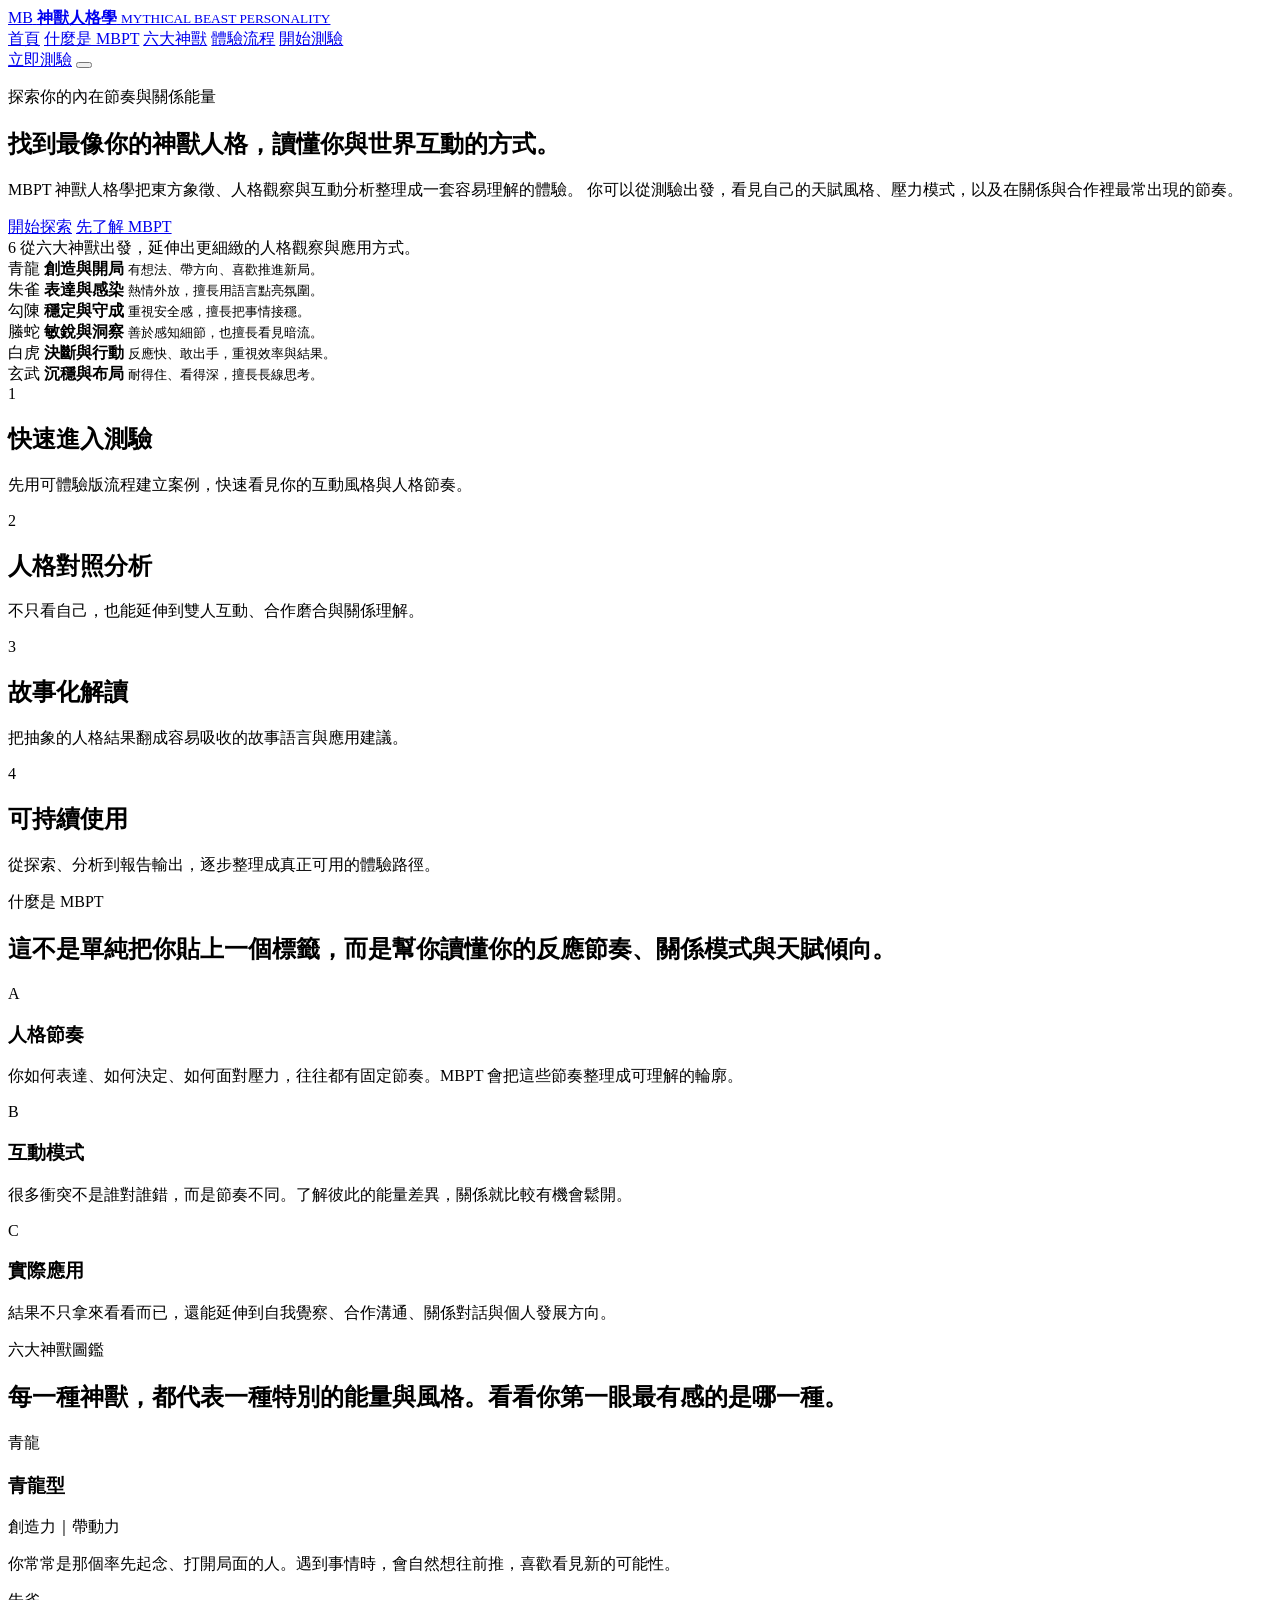
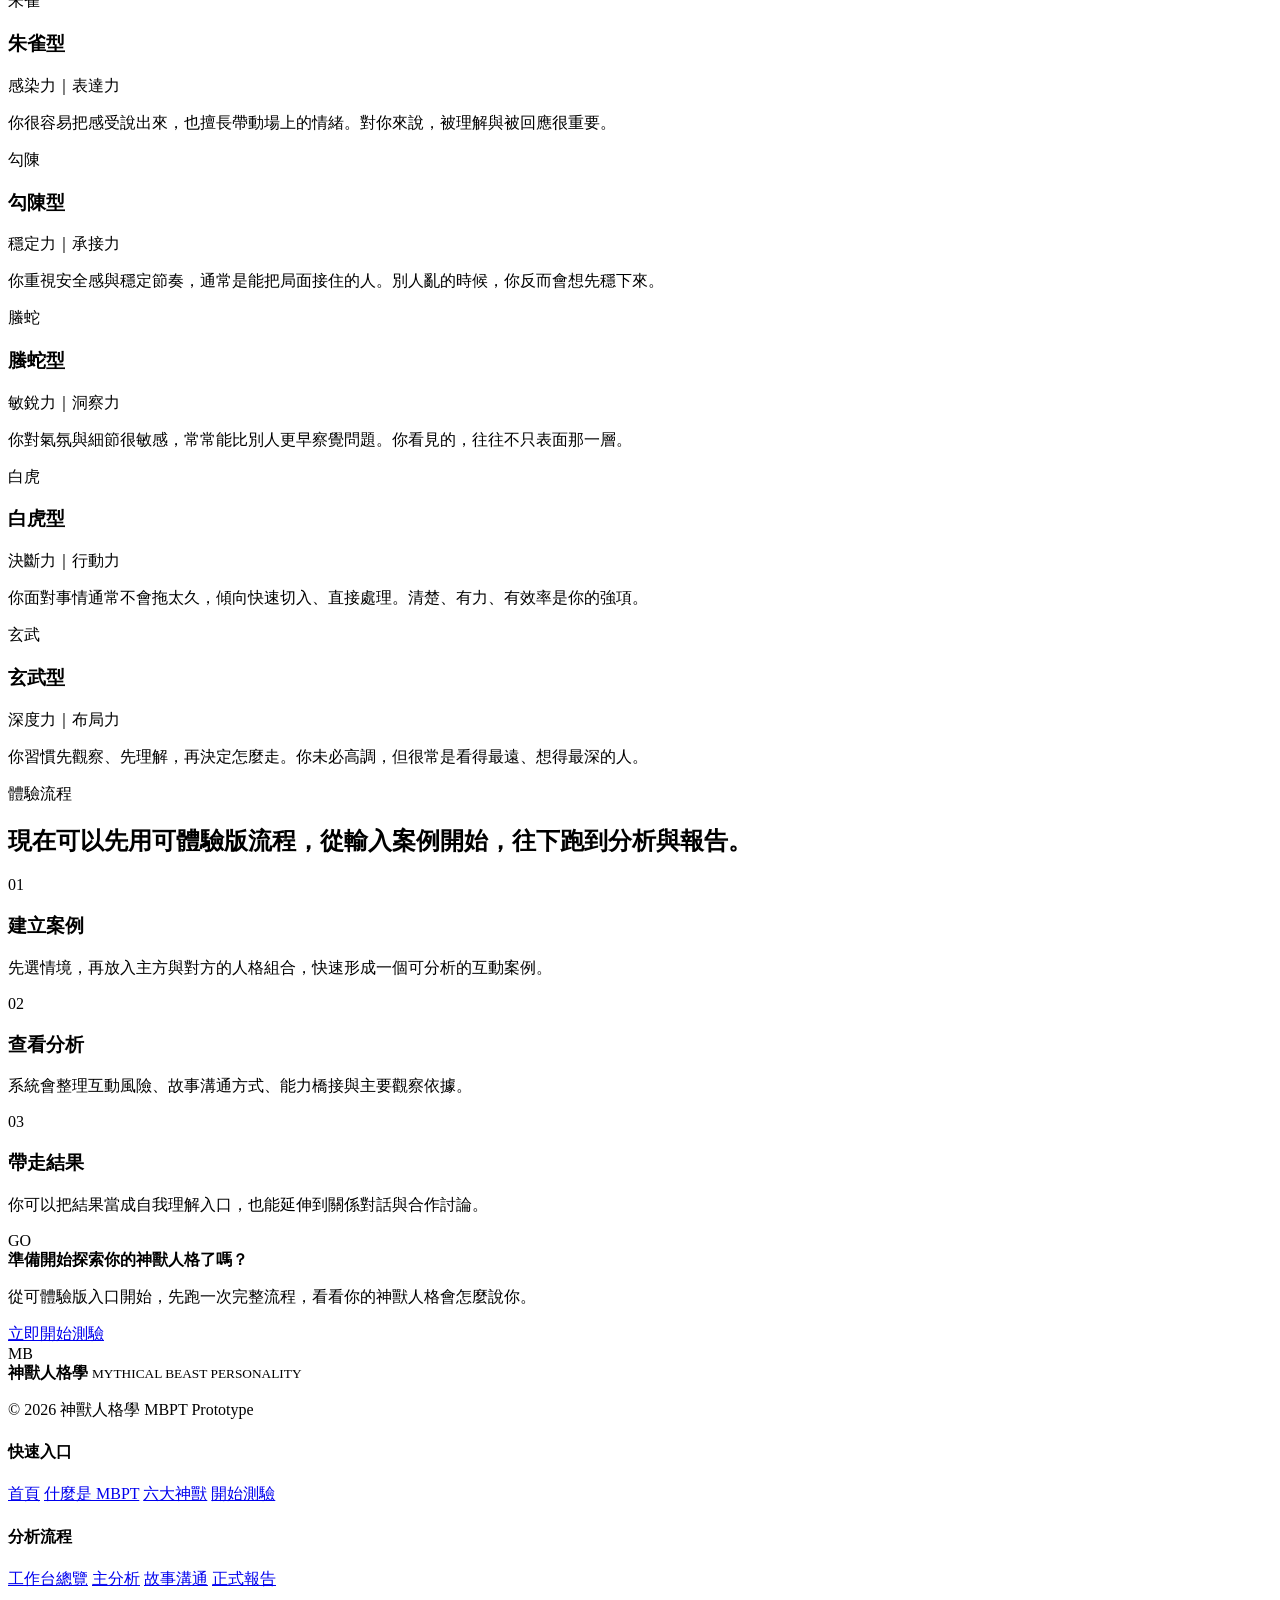
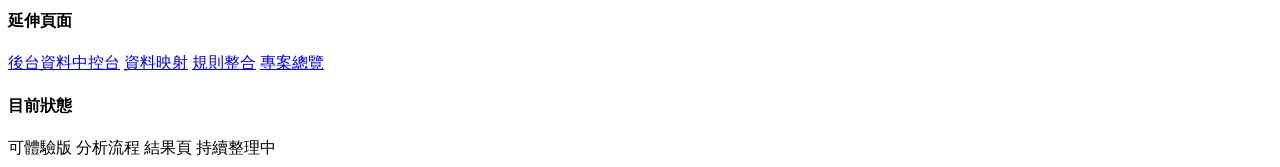
==== index.html @ 024fae40 "Add files via upload" ====
﻿<!doctype html>
<html lang="zh-Hant">
  <head>
    <meta charset="utf-8" />
    <meta name="viewport" content="width=device-width, initial-scale=1" />
    <meta name="theme-color" content="#355248" />
    <link rel="canonical" href="https://mbpt2027.vercel.app/" />
    <link rel="icon" href="favicon.svg" type="image/svg+xml" />
    <link rel="manifest" href="site.webmanifest" />
    <meta property="og:title" content="神獸人格學 | MBPT 2027" />
    <meta property="og:description" content="透過 MBPT 神獸人格學，探索你的天賦節奏、互動風格與關係模式，從人格理解走向可實際應用的自我覺察。" />
    <meta property="og:type" content="website" />
    <meta property="og:url" content="https://mbpt2027.vercel.app/" />
    <meta property="og:image" content="https://mbpt2027.vercel.app/og-cover.svg" />
    <meta name="twitter:card" content="summary_large_image" />
    <meta name="twitter:title" content="神獸人格學 | MBPT 2027" />
    <meta name="twitter:description" content="透過 MBPT 神獸人格學，探索你的天賦節奏、互動風格與關係模式，從人格理解走向可實際應用的自我覺察。" />
    <meta name="twitter:image" content="https://mbpt2027.vercel.app/og-cover.svg" />
    <title>神獸人格學 | MBPT 2027</title>
    <meta
      name="description"
      content="透過 MBPT 神獸人格學，探索你的天賦節奏、互動風格與關係模式，從人格理解走向可實際應用的自我覺察。"
    />
    <meta property="og:title" content="神獸人格學 | MBPT 2027" />
    <meta property="og:description" content="探索你的神獸人格、互動節奏與關係能量，從首頁直接進入可體驗版流程。" />
    <meta property="og:type" content="website" />
    <meta property="og:url" content="https://mbpt2027.vercel.app/" />
    <meta name="twitter:card" content="summary_large_image" />
    <link rel="preconnect" href="https://fonts.googleapis.com" />
    <link rel="preconnect" href="https://fonts.gstatic.com" crossorigin />
    <link
      href="https://fonts.googleapis.com/css2?family=Noto+Serif+TC:wght@500;700;900&family=Outfit:wght@400;500;600;700;800&display=swap"
      rel="stylesheet"
    />
    <link rel="stylesheet" href="styles.css" />
    <link rel="stylesheet" href="portal.css" />
  </head>
  <body>
    <main class="portal-page mb-home-template">
      <header class="mb-topbar">
        <a class="mb-brand" href="index.html" aria-label="神獸人格學首頁">
          <span class="mb-brand-mark">MB</span>
          <span class="mb-brand-copy">
            <strong>神獸人格學</strong>
            <small>MYTHICAL BEAST PERSONALITY</small>
          </span>
        </a>

        <nav class="mb-nav" id="mb-main-nav" aria-label="主導覽">
          <a class="is-active" href="index.html">首頁</a>
          <a href="#about">什麼是 MBPT</a>
          <a href="#beasts">六大神獸</a>
          <a href="#journey">體驗流程</a>
          <a href="workbench.html#case-entry">開始測驗</a>
        </nav>

        <div class="mb-topbar-actions">
          <a class="mb-pill-button" href="workbench.html#case-entry">立即測驗</a>
          <button class="mb-menu-button" type="button" aria-label="開啟選單" aria-expanded="false" aria-controls="mb-main-nav">
            <span></span>
            <span></span>
            <span></span>
          </button>
        </div>
      </header>

      <section class="mb-hero-section">
        <div class="mb-hero-copy">
          <p class="mb-overline">探索你的內在節奏與關係能量</p>
          <h1>找到最像你的神獸人格，讀懂你與世界互動的方式。</h1>
          <p class="mb-hero-lead">
            MBPT 神獸人格學把東方象徵、人格觀察與互動分析整理成一套容易理解的體驗。
            你可以從測驗出發，看見自己的天賦風格、壓力模式，以及在關係與合作裡最常出現的節奏。
          </p>

          <div class="mb-hero-actions">
            <a class="mb-cta-primary" href="workbench.html#case-entry">開始探索</a>
            <a class="mb-cta-secondary" href="#about">先了解 MBPT</a>
          </div>

          <div class="mb-proof">
            <span class="mb-proof-icon">6</span>
            <span>從六大神獸出發，延伸出更細緻的人格觀察與應用方式。</span>
          </div>
        </div>

        <div class="mb-hero-stage" aria-label="六大神獸人格預覽">
          <article class="mb-spirit-card spirit-dragon">
            <span class="mb-spirit-emoji">青龍</span>
            <strong>創造與開局</strong>
            <small>有想法、帶方向、喜歡推進新局。</small>
          </article>
          <article class="mb-spirit-card spirit-phoenix">
            <span class="mb-spirit-emoji">朱雀</span>
            <strong>表達與感染</strong>
            <small>熱情外放，擅長用語言點亮氛圍。</small>
          </article>
          <article class="mb-spirit-card spirit-qilin">
            <span class="mb-spirit-emoji">勾陳</span>
            <strong>穩定與守成</strong>
            <small>重視安全感，擅長把事情接穩。</small>
          </article>
          <article class="mb-spirit-card spirit-serpent">
            <span class="mb-spirit-emoji">螣蛇</span>
            <strong>敏銳與洞察</strong>
            <small>善於感知細節，也擅長看見暗流。</small>
          </article>
          <article class="mb-spirit-card spirit-tiger">
            <span class="mb-spirit-emoji">白虎</span>
            <strong>決斷與行動</strong>
            <small>反應快、敢出手，重視效率與結果。</small>
          </article>
          <article class="mb-spirit-card spirit-turtle">
            <span class="mb-spirit-emoji">玄武</span>
            <strong>沉穩與布局</strong>
            <small>耐得住、看得深，擅長長線思考。</small>
          </article>
          <span class="mb-orb orb-a"></span>
          <span class="mb-orb orb-b"></span>
          <span class="mb-orb orb-c"></span>
        </div>
      </section>

      <section class="mb-feature-ribbon" aria-label="首頁重點功能">
        <article class="mb-feature-item">
          <span class="mb-feature-icon violet">1</span>
          <h2>快速進入測驗</h2>
          <p>先用可體驗版流程建立案例，快速看見你的互動風格與人格節奏。</p>
        </article>
        <article class="mb-feature-item">
          <span class="mb-feature-icon blue">2</span>
          <h2>人格對照分析</h2>
          <p>不只看自己，也能延伸到雙人互動、合作磨合與關係理解。</p>
        </article>
        <article class="mb-feature-item">
          <span class="mb-feature-icon coral">3</span>
          <h2>故事化解讀</h2>
          <p>把抽象的人格結果翻成容易吸收的故事語言與應用建議。</p>
        </article>
        <article class="mb-feature-item">
          <span class="mb-feature-icon green">4</span>
          <h2>可持續使用</h2>
          <p>從探索、分析到報告輸出，逐步整理成真正可用的體驗路徑。</p>
        </article>
      </section>

      <section class="mb-section-shell" id="about">
        <div class="mb-section-head centered">
          <p class="mb-section-kicker">什麼是 MBPT</p>
          <h2>這不是單純把你貼上一個標籤，而是幫你讀懂你的反應節奏、關係模式與天賦傾向。</h2>
        </div>

        <div class="mb-concept-grid">
          <article class="mb-concept-card soft-purple">
            <span class="mb-concept-mark">A</span>
            <div>
              <h3>人格節奏</h3>
              <p>你如何表達、如何決定、如何面對壓力，往往都有固定節奏。MBPT 會把這些節奏整理成可理解的輪廓。</p>
            </div>
          </article>
          <article class="mb-concept-card soft-blue">
            <span class="mb-concept-mark">B</span>
            <div>
              <h3>互動模式</h3>
              <p>很多衝突不是誰對誰錯，而是節奏不同。了解彼此的能量差異，關係就比較有機會鬆開。</p>
            </div>
          </article>
          <article class="mb-concept-card soft-peach">
            <span class="mb-concept-mark">C</span>
            <div>
              <h3>實際應用</h3>
              <p>結果不只拿來看看而已，還能延伸到自我覺察、合作溝通、關係對話與個人發展方向。</p>
            </div>
          </article>
        </div>
      </section>

      <section class="mb-section-shell mb-beast-library" id="beasts">
        <div class="mb-section-head centered">
          <p class="mb-section-kicker">六大神獸圖鑑</p>
          <h2>每一種神獸，都代表一種特別的能量與風格。看看你第一眼最有感的是哪一種。</h2>
        </div>

        <div class="mb-beast-grid">
          <article class="mb-beast-card dragon">
            <span class="mb-beast-face">青龍</span>
            <h3>青龍型</h3>
            <p class="mb-beast-tags">創造力｜帶動力</p>
            <p>你常常是那個率先起念、打開局面的人。遇到事情時，會自然想往前推，喜歡看見新的可能性。</p>
          </article>
          <article class="mb-beast-card phoenix">
            <span class="mb-beast-face">朱雀</span>
            <h3>朱雀型</h3>
            <p class="mb-beast-tags">感染力｜表達力</p>
            <p>你很容易把感受說出來，也擅長帶動場上的情緒。對你來說，被理解與被回應很重要。</p>
          </article>
          <article class="mb-beast-card qilin">
            <span class="mb-beast-face">勾陳</span>
            <h3>勾陳型</h3>
            <p class="mb-beast-tags">穩定力｜承接力</p>
            <p>你重視安全感與穩定節奏，通常是能把局面接住的人。別人亂的時候，你反而會想先穩下來。</p>
          </article>
          <article class="mb-beast-card serpent">
            <span class="mb-beast-face">螣蛇</span>
            <h3>螣蛇型</h3>
            <p class="mb-beast-tags">敏銳力｜洞察力</p>
            <p>你對氣氛與細節很敏感，常常能比別人更早察覺問題。你看見的，往往不只表面那一層。</p>
          </article>
          <article class="mb-beast-card tiger">
            <span class="mb-beast-face">白虎</span>
            <h3>白虎型</h3>
            <p class="mb-beast-tags">決斷力｜行動力</p>
            <p>你面對事情通常不會拖太久，傾向快速切入、直接處理。清楚、有力、有效率是你的強項。</p>
          </article>
          <article class="mb-beast-card turtle">
            <span class="mb-beast-face">玄武</span>
            <h3>玄武型</h3>
            <p class="mb-beast-tags">深度力｜布局力</p>
            <p>你習慣先觀察、先理解，再決定怎麼走。你未必高調，但很常是看得最遠、想得最深的人。</p>
          </article>
        </div>
      </section>

      <section class="mb-section-shell" id="journey">
        <div class="mb-section-head centered">
          <p class="mb-section-kicker">體驗流程</p>
          <h2>現在可以先用可體驗版流程，從輸入案例開始，往下跑到分析與報告。</h2>
        </div>

        <div class="mb-concept-grid">
          <article class="mb-concept-card soft-purple">
            <span class="mb-concept-mark">01</span>
            <div>
              <h3>建立案例</h3>
              <p>先選情境，再放入主方與對方的人格組合，快速形成一個可分析的互動案例。</p>
            </div>
          </article>
          <article class="mb-concept-card soft-blue">
            <span class="mb-concept-mark">02</span>
            <div>
              <h3>查看分析</h3>
              <p>系統會整理互動風險、故事溝通方式、能力橋接與主要觀察依據。</p>
            </div>
          </article>
          <article class="mb-concept-card soft-peach">
            <span class="mb-concept-mark">03</span>
            <div>
              <h3>帶走結果</h3>
              <p>你可以把結果當成自我理解入口，也能延伸到關係對話與合作討論。</p>
            </div>
          </article>
        </div>
      </section>

      <section class="mb-cta-band">
        <div class="mb-cta-copy">
          <span class="mb-cta-gift">GO</span>
          <div>
            <strong>準備開始探索你的神獸人格了嗎？</strong>
            <p>從可體驗版入口開始，先跑一次完整流程，看看你的神獸人格會怎麼說你。</p>
          </div>
        </div>
        <a class="mb-pill-button large" href="workbench.html#case-entry">立即開始測驗</a>
      </section>

      <footer class="mb-footer">
        <div class="mb-footer-brand">
          <span class="mb-brand-mark small">MB</span>
          <div>
            <strong>神獸人格學</strong>
            <small>MYTHICAL BEAST PERSONALITY</small>
            <p>© 2026 神獸人格學 MBPT Prototype</p>
          </div>
        </div>

        <div class="mb-footer-columns">
          <div>
            <h4>快速入口</h4>
            <a href="index.html">首頁</a>
            <a href="#about">什麼是 MBPT</a>
            <a href="#beasts">六大神獸</a>
            <a href="workbench.html#case-entry">開始測驗</a>
          </div>
          <div>
            <h4>分析流程</h4>
            <a href="workbench.html#overview">工作台總覽</a>
            <a href="workbench.html#analysis">主分析</a>
            <a href="workbench.html#story-engine">故事溝通</a>
            <a href="workbench.html#report">正式報告</a>
          </div>
          <div>
            <h4>延伸頁面</h4>
            <a href="backend-data.html">後台資料中控台</a>
            <a href="data-mapping.html">資料映射</a>
            <a href="rule-integration.html">規則整合</a>
            <a href="overview.html">專案總覽</a>
          </div>
          <div>
            <h4>目前狀態</h4>
            <div class="mb-socials">
              <span>可體驗版</span>
              <span>分析流程</span>
              <span>結果頁</span>
              <span>持續整理中</span>
            </div>
          </div>
        </div>
      </footer>
    </main>
      <script>
      (() => {
        const menuButton = document.querySelector(".mb-menu-button");
        const nav = document.querySelector(".mb-nav");
        if (!menuButton || !nav) return;

        menuButton.addEventListener("click", () => {
          const isOpen = nav.classList.toggle("is-open");
          menuButton.setAttribute("aria-expanded", isOpen ? "true" : "false");
        });

        nav.querySelectorAll("a").forEach((link) => {
          link.addEventListener("click", () => {
            nav.classList.remove("is-open");
            menuButton.setAttribute("aria-expanded", "false");
          });
        });
      })();
    </script>
  </body>
</html>
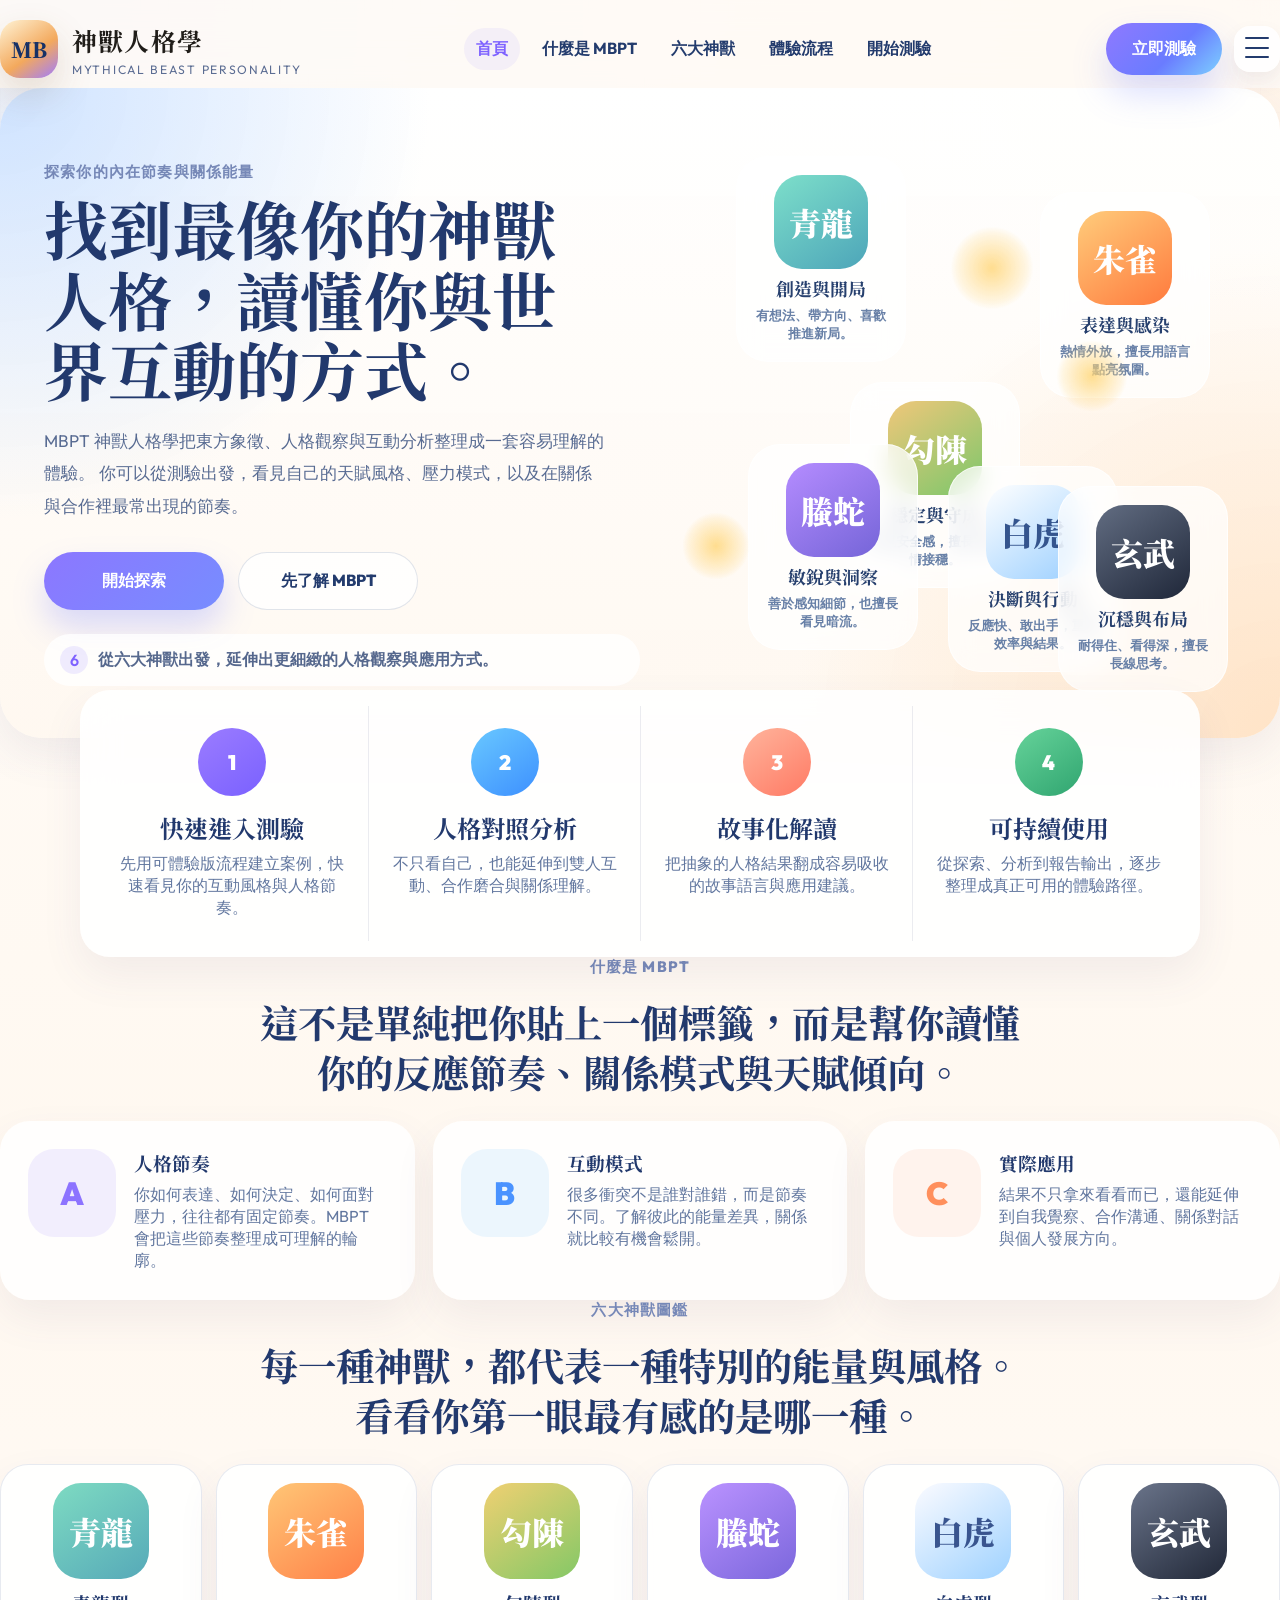
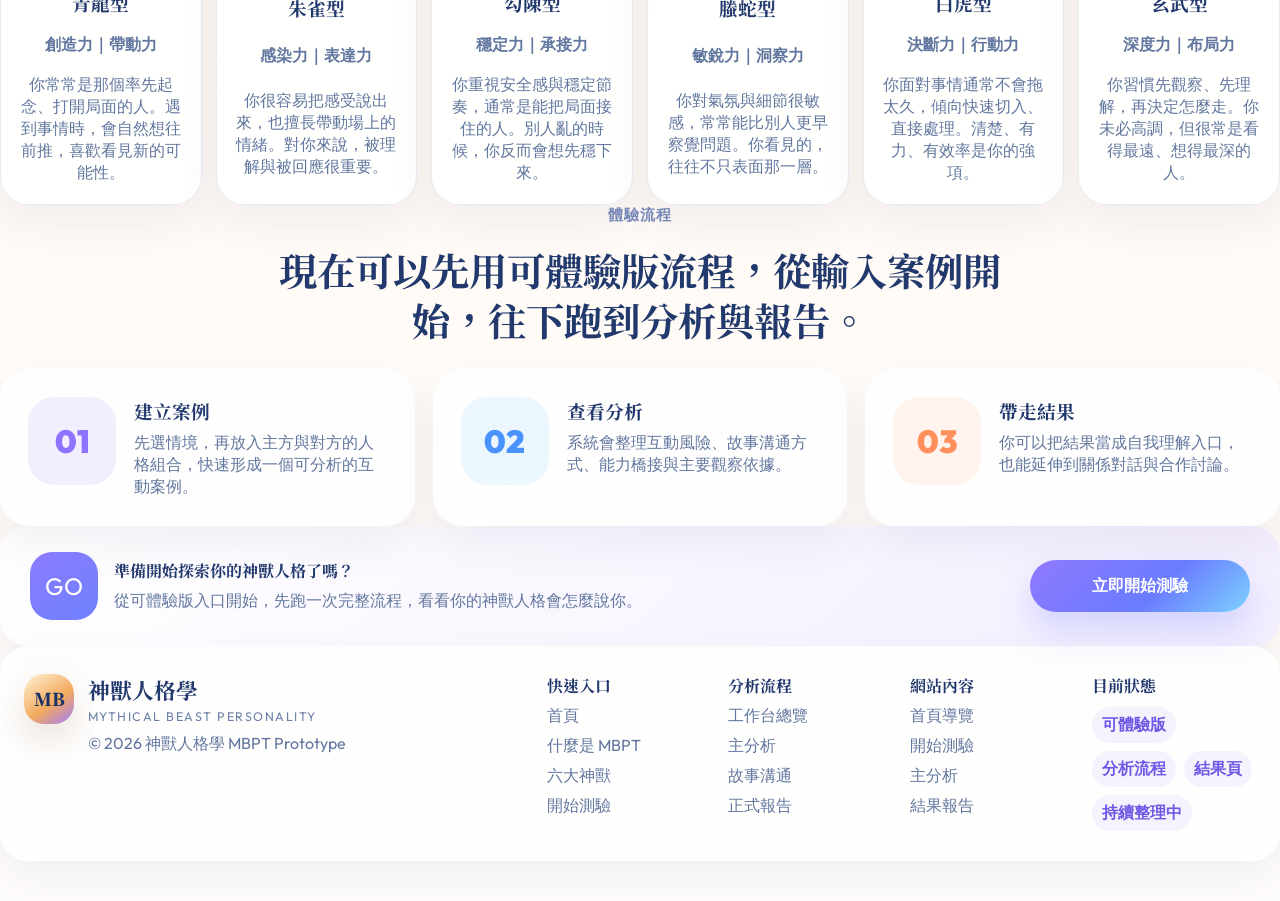
==== commit 3670a469: "Publish public-only homepage links" ====
--- a/index.html
+++ b/index.html
@@ -1,31 +1,26 @@
-﻿<!doctype html>
+<!doctype html>
 <html lang="zh-Hant">
   <head>
     <meta charset="utf-8" />
     <meta name="viewport" content="width=device-width, initial-scale=1" />
     <meta name="theme-color" content="#355248" />
-    <link rel="canonical" href="https://mbpt2027.vercel.app/" />
+    <link rel="canonical" href="https://mbpt-2027-ei7o.vercel.app/" />
     <link rel="icon" href="favicon.svg" type="image/svg+xml" />
     <link rel="manifest" href="site.webmanifest" />
     <meta property="og:title" content="神獸人格學 | MBPT 2027" />
-    <meta property="og:description" content="透過 MBPT 神獸人格學，探索你的天賦節奏、互動風格與關係模式，從人格理解走向可實際應用的自我覺察。" />
+    <meta property="og:description" content="探索你的神獸人格、互動節奏與關係能量，從首頁直接進入可體驗版流程。" />
     <meta property="og:type" content="website" />
-    <meta property="og:url" content="https://mbpt2027.vercel.app/" />
-    <meta property="og:image" content="https://mbpt2027.vercel.app/og-cover.svg" />
+    <meta property="og:url" content="https://mbpt-2027-ei7o.vercel.app/" />
+    <meta property="og:image" content="https://mbpt-2027-ei7o.vercel.app/og-cover.svg" />
     <meta name="twitter:card" content="summary_large_image" />
     <meta name="twitter:title" content="神獸人格學 | MBPT 2027" />
-    <meta name="twitter:description" content="透過 MBPT 神獸人格學，探索你的天賦節奏、互動風格與關係模式，從人格理解走向可實際應用的自我覺察。" />
-    <meta name="twitter:image" content="https://mbpt2027.vercel.app/og-cover.svg" />
+    <meta name="twitter:description" content="探索你的神獸人格、互動節奏與關係能量，從首頁直接進入可體驗版流程。" />
+    <meta name="twitter:image" content="https://mbpt-2027-ei7o.vercel.app/og-cover.svg" />
     <title>神獸人格學 | MBPT 2027</title>
     <meta
       name="description"
-      content="透過 MBPT 神獸人格學，探索你的天賦節奏、互動風格與關係模式，從人格理解走向可實際應用的自我覺察。"
+      content="探索你的神獸人格、互動節奏與關係能量，從首頁直接進入可體驗版流程。"
     />
-    <meta property="og:title" content="神獸人格學 | MBPT 2027" />
-    <meta property="og:description" content="探索你的神獸人格、互動節奏與關係能量，從首頁直接進入可體驗版流程。" />
-    <meta property="og:type" content="website" />
-    <meta property="og:url" content="https://mbpt2027.vercel.app/" />
-    <meta name="twitter:card" content="summary_large_image" />
     <link rel="preconnect" href="https://fonts.googleapis.com" />
     <link rel="preconnect" href="https://fonts.gstatic.com" crossorigin />
     <link
@@ -289,11 +284,11 @@
             <a href="workbench.html#report">正式報告</a>
           </div>
           <div>
-            <h4>延伸頁面</h4>
-            <a href="backend-data.html">後台資料中控台</a>
-            <a href="data-mapping.html">資料映射</a>
-            <a href="rule-integration.html">規則整合</a>
-            <a href="overview.html">專案總覽</a>
+            <h4>網站內容</h4>
+            <a href="index.html">首頁導覽</a>
+            <a href="workbench.html#case-entry">開始測驗</a>
+            <a href="workbench.html#analysis">主分析</a>
+            <a href="workbench.html#report">結果報告</a>
           </div>
           <div>
             <h4>目前狀態</h4>
@@ -325,7 +320,6 @@
           });
         });
       })();
-    </script>
+    </script>
   </body>
-</html>
-
+</html>
--- a/styles.css
+++ b/styles.css
@@ -0,0 +1,1256 @@
+:root {
+  --bg: #f6f2e9;
+  --bg-soft: #fffaf3;
+  --ink: #201d19;
+  --muted: #6e655a;
+  --line: rgba(53, 44, 29, 0.12);
+  --accent: #b35f3d;
+  --accent-deep: #7b3e29;
+  --forest: #355248;
+  --gold: #d2a15b;
+  --card: rgba(255, 251, 245, 0.88);
+  --shadow: 0 24px 50px rgba(70, 48, 22, 0.12);
+}
+
+* {
+  box-sizing: border-box;
+}
+
+html {
+  scroll-behavior: smooth;
+}
+
+body {
+  margin: 0;
+  color: var(--ink);
+  font-family: "Outfit", sans-serif;
+  background:
+    radial-gradient(circle at top left, rgba(210, 161, 91, 0.18), transparent 28%),
+    radial-gradient(circle at top right, rgba(179, 95, 61, 0.12), transparent 24%),
+    linear-gradient(180deg, #f3ede2 0%, #fbf8f2 100%);
+}
+
+body::before {
+  content: "";
+  position: fixed;
+  inset: 0;
+  pointer-events: none;
+  background-image:
+    linear-gradient(rgba(70, 48, 22, 0.03) 1px, transparent 1px),
+    linear-gradient(90deg, rgba(70, 48, 22, 0.03) 1px, transparent 1px);
+  background-size: 28px 28px;
+  mask-image: linear-gradient(180deg, rgba(0, 0, 0, 0.24), transparent 85%);
+}
+
+.app-header,
+.app-shell {
+  width: min(1480px, calc(100% - 32px));
+  margin: 0 auto;
+}
+
+.app-header {
+  padding: 18px 0 22px;
+}
+
+.topbar {
+  display: flex;
+  align-items: center;
+  justify-content: space-between;
+  gap: 18px;
+  padding: 8px 0 20px;
+}
+
+.brand,
+.eyebrow,
+h1,
+h2,
+h3,
+h4 {
+  font-family: "Noto Serif TC", serif;
+}
+
+.brand {
+  color: var(--ink);
+  text-decoration: none;
+  font-weight: 800;
+  font-size: 1.15rem;
+  letter-spacing: 0.04em;
+}
+
+.top-nav {
+  display: flex;
+  flex-wrap: wrap;
+  gap: 14px;
+}
+
+.top-nav a {
+  color: var(--muted);
+  text-decoration: none;
+  font-weight: 600;
+}
+
+.hero-card,
+.side-card,
+.panel-section {
+  border: 1px solid var(--line);
+  border-radius: 28px;
+  background: var(--card);
+  box-shadow: var(--shadow);
+  backdrop-filter: blur(12px);
+}
+
+.hero-card {
+  display: grid;
+  grid-template-columns: 1.3fr 0.9fr;
+  gap: 28px;
+  padding: 34px;
+}
+
+.hero-copy h1 {
+  margin: 0 0 16px;
+  font-size: clamp(2rem, 3.3vw, 3.5rem);
+  line-height: 1.16;
+}
+
+.eyebrow,
+.side-label,
+.card-tag {
+  margin: 0 0 12px;
+  color: var(--accent-deep);
+  font-size: 0.82rem;
+  font-weight: 800;
+  letter-spacing: 0.08em;
+  text-transform: uppercase;
+}
+
+.lead,
+.hero-copy p,
+.panel-section p,
+.side-card p,
+.info-card p,
+.story-card p,
+.status-card p,
+.result-card p,
+.body-card p {
+  line-height: 1.72;
+}
+
+.hero-actions,
+.print-actions,
+.form-actions {
+  display: flex;
+  flex-wrap: wrap;
+  gap: 12px;
+}
+
+.button {
+  appearance: none;
+  border: 1px solid transparent;
+  border-radius: 999px;
+  padding: 12px 18px;
+  font: inherit;
+  font-weight: 700;
+  cursor: pointer;
+  text-decoration: none;
+  transition: transform 0.18s ease, box-shadow 0.18s ease, background 0.18s ease;
+}
+
+.button:hover {
+  transform: translateY(-1px);
+}
+
+.button.primary {
+  color: #fff8f1;
+  background: linear-gradient(135deg, var(--accent), var(--accent-deep));
+  box-shadow: 0 16px 28px rgba(127, 63, 40, 0.22);
+}
+
+.button.secondary {
+  color: var(--ink);
+  background: rgba(255, 249, 241, 0.92);
+  border-color: rgba(53, 44, 29, 0.08);
+}
+
+.block-button {
+  width: 100%;
+  justify-content: center;
+}
+
+.hero-metrics {
+  display: grid;
+  gap: 14px;
+}
+
+.hero-metrics article,
+.rail-metric,
+.info-card,
+.story-card,
+.status-card,
+.result-card,
+.body-card,
+.preview-card,
+.party-card,
+.timeline-card,
+.report-sheet {
+  border: 1px solid rgba(53, 44, 29, 0.08);
+  background: rgba(255, 249, 241, 0.9);
+  border-radius: 22px;
+}
+
+.hero-metrics article {
+  padding: 18px;
+}
+
+.hero-metrics span,
+.info-card span,
+.rail-metric span {
+  display: block;
+  margin-bottom: 6px;
+  color: var(--muted);
+  font-size: 0.85rem;
+}
+
+.hero-metrics strong,
+.info-card strong,
+.rail-metric strong {
+  display: block;
+  margin-bottom: 8px;
+  font-family: "Noto Serif TC", serif;
+  font-size: 1.2rem;
+}
+
+.app-shell {
+  display: grid;
+  grid-template-columns: 240px minmax(0, 1fr) 300px;
+  gap: 24px;
+  align-items: start;
+  margin-bottom: 56px;
+}
+
+.side-nav,
+.right-rail {
+  position: sticky;
+  top: 18px;
+  display: grid;
+  gap: 16px;
+}
+
+.side-card {
+  padding: 20px;
+}
+
+.side-card-strong {
+  color: #fff8f2;
+  background:
+    radial-gradient(circle at top left, rgba(210, 161, 91, 0.18), transparent 46%),
+    linear-gradient(160deg, rgba(53, 82, 72, 0.96), rgba(123, 62, 41, 0.92));
+}
+
+.side-card-strong .side-label,
+.side-card-strong h2,
+.side-card-strong p {
+  color: inherit;
+}
+
+.side-menu {
+  display: grid;
+  gap: 10px;
+}
+
+.side-menu a,
+.top-nav a.is-active,
+[data-panel-link].is-active {
+  text-decoration: none;
+}
+
+.side-menu a,
+.pill-link {
+  display: block;
+  padding: 12px 14px;
+  border-radius: 16px;
+  color: var(--ink);
+  background: rgba(255, 249, 241, 0.94);
+  border: 1px solid rgba(53, 44, 29, 0.08);
+  font-weight: 700;
+}
+
+.side-menu a.is-active,
+.top-nav a.is-active,
+.hero-actions [data-panel-link].is-active,
+.form-actions [data-panel-link].is-active {
+  color: #fff8f2;
+  background: linear-gradient(135deg, var(--accent), var(--accent-deep));
+  border-color: transparent;
+}
+
+.quick-links {
+  display: flex;
+  flex-direction: column;
+  gap: 10px;
+}
+
+.pill-link {
+  text-decoration: none;
+}
+
+.workspace {
+  min-width: 0;
+  min-height: 940px;
+}
+
+.panel-section {
+  display: none;
+  padding: 30px;
+}
+
+.panel-section.is-active {
+  display: block;
+  animation: panelFade 0.26s ease;
+}
+
+@keyframes panelFade {
+  from {
+    opacity: 0;
+    transform: translateY(10px);
+  }
+  to {
+    opacity: 1;
+    transform: translateY(0);
+  }
+}
+
+.section-head {
+  margin-bottom: 22px;
+}
+
+.section-head h2 {
+  margin: 0;
+  line-height: 1.28;
+  font-size: clamp(1.5rem, 2.2vw, 2.2rem);
+}
+
+.split-head {
+  display: flex;
+  justify-content: space-between;
+  align-items: flex-start;
+  gap: 18px;
+  flex-wrap: wrap;
+}
+
+.dashboard-grid,
+.analysis-grid,
+.icap-grid {
+  display: grid;
+  grid-template-columns: repeat(3, minmax(0, 1fr));
+  gap: 18px;
+}
+
+.dashboard-grid {
+  grid-template-columns: repeat(2, minmax(0, 1fr));
+}
+
+.info-card,
+.status-card,
+.result-card,
+.body-card,
+.story-card {
+  padding: 20px;
+}
+
+.timeline-card {
+  margin-top: 18px;
+  padding: 20px;
+  display: grid;
+  gap: 14px;
+}
+
+.timeline-step {
+  display: grid;
+  grid-template-columns: 48px 1fr;
+  gap: 14px;
+  align-items: start;
+}
+
+.timeline-step strong {
+  display: grid;
+  place-items: center;
+  width: 48px;
+  height: 48px;
+  border-radius: 50%;
+  color: #fff8f2;
+  background: linear-gradient(135deg, var(--forest), var(--accent-deep));
+}
+
+.timeline-step h3,
+.story-card h3,
+.status-card h3,
+.result-card h3,
+.body-card h3 {
+  margin: 0 0 10px;
+}
+
+.scenario-tabs,
+.report-mode-switch {
+  display: flex;
+  flex-wrap: wrap;
+  gap: 10px;
+}
+
+.scenario-button,
+.mode-button {
+  appearance: none;
+  border: 1px solid rgba(53, 44, 29, 0.08);
+  border-radius: 999px;
+  padding: 10px 14px;
+  background: rgba(255, 249, 241, 0.94);
+  font: inherit;
+  font-weight: 700;
+  cursor: pointer;
+}
+
+.scenario-button.is-active,
+.mode-button.is-active {
+  color: #fff8f2;
+  background: linear-gradient(135deg, var(--accent), var(--accent-deep));
+  border-color: transparent;
+}
+
+.entry-layout {
+  display: grid;
+  grid-template-columns: minmax(0, 1.45fr) minmax(280px, 0.8fr);
+  gap: 20px;
+}
+
+.case-form,
+.preview-card {
+  padding: 22px;
+  border-radius: 24px;
+  border: 1px solid rgba(53, 44, 29, 0.08);
+  background: rgba(255, 249, 241, 0.94);
+}
+
+.form-grid,
+.dual-grid {
+  display: grid;
+  grid-template-columns: repeat(2, minmax(0, 1fr));
+  gap: 16px;
+}
+
+.dual-grid {
+  margin: 6px 0 16px;
+}
+
+.case-form label {
+  display: grid;
+  gap: 8px;
+  margin-bottom: 16px;
+}
+
+.case-form span {
+  font-weight: 700;
+}
+
+.case-form input,
+.case-form select,
+.case-form textarea {
+  width: 100%;
+  border: 1px solid rgba(53, 44, 29, 0.12);
+  border-radius: 16px;
+  padding: 12px 14px;
+  background: #fffdf9;
+  color: var(--ink);
+  font: inherit;
+}
+
+.party-card {
+  padding: 18px;
+}
+
+.party-card h3 {
+  margin: 0 0 14px;
+}
+
+.summary-list {
+  display: grid;
+  gap: 12px;
+  margin: 18px 0 0;
+}
+
+.summary-list div {
+  padding: 12px 14px;
+  border-radius: 16px;
+  background: rgba(255, 253, 248, 0.94);
+  border: 1px solid rgba(53, 44, 29, 0.08);
+}
+
+.summary-list dt {
+  margin-bottom: 6px;
+  color: var(--muted);
+  font-size: 0.85rem;
+}
+
+.summary-list dd {
+  margin: 0;
+  font-weight: 700;
+}
+
+.status-grid {
+  display: grid;
+  grid-template-columns: 1.2fr 0.8fr;
+  gap: 18px;
+}
+
+.accent-card {
+  background:
+    radial-gradient(circle at top left, rgba(210, 161, 91, 0.16), transparent 48%),
+    rgba(255, 247, 238, 0.96);
+}
+
+.flow-chain {
+  display: flex;
+  flex-wrap: wrap;
+  gap: 10px;
+  margin-top: 18px;
+}
+
+.flow-chain span {
+  padding: 10px 14px;
+  border-radius: 999px;
+  background: rgba(255, 252, 247, 0.94);
+  border: 1px solid rgba(53, 44, 29, 0.08);
+  font-weight: 700;
+}
+
+.flow-chain span.is-done {
+  color: #fff8f2;
+  background: linear-gradient(135deg, var(--forest), var(--accent-deep));
+  border-color: transparent;
+}
+
+.analysis-grid {
+  margin-bottom: 18px;
+}
+
+.analysis-grid-wide {
+  display: grid;
+  grid-template-columns: minmax(0, 1.15fr) minmax(280px, 0.85fr);
+  gap: 18px;
+  margin-bottom: 18px;
+}
+
+.radar-card,
+.evidence-card {
+  padding: 22px;
+  border: 1px solid rgba(53, 44, 29, 0.08);
+  background: rgba(255, 249, 241, 0.94);
+  border-radius: 24px;
+}
+
+.card-head {
+  display: flex;
+  justify-content: space-between;
+  align-items: flex-start;
+  gap: 14px;
+  flex-wrap: wrap;
+}
+
+.radar-frame {
+  display: grid;
+  place-items: center;
+  min-height: 380px;
+}
+
+.radar-svg {
+  width: min(100%, 420px);
+  height: auto;
+}
+
+.radar-ring {
+  fill: none;
+  stroke: rgba(53, 44, 29, 0.14);
+  stroke-width: 1.2;
+}
+
+.radar-axis {
+  stroke: rgba(53, 44, 29, 0.12);
+  stroke-width: 1.2;
+}
+
+.radar-shape-a {
+  fill: rgba(53, 82, 72, 0.28);
+  stroke: #355248;
+  stroke-width: 2.4;
+}
+
+.radar-shape-b {
+  fill: rgba(179, 95, 61, 0.24);
+  stroke: #b35f3d;
+  stroke-width: 2.4;
+}
+
+.radar-label {
+  font-size: 12px;
+  fill: var(--muted);
+  text-anchor: middle;
+}
+
+.radar-legend {
+  display: flex;
+  gap: 12px;
+  flex-wrap: wrap;
+  color: var(--muted);
+  font-weight: 700;
+}
+
+.radar-reading {
+  display: grid;
+  gap: 8px;
+  margin-top: 14px;
+}
+
+.radar-reading p {
+  margin: 0;
+  padding: 10px 12px;
+  border-radius: 14px;
+  background: rgba(255, 249, 241, 0.88);
+  border: 1px solid rgba(53, 44, 29, 0.08);
+  line-height: 1.65;
+}
+
+.legend-dot {
+  display: inline-block;
+  width: 12px;
+  height: 12px;
+  margin-right: 6px;
+  border-radius: 50%;
+}
+
+.legend-a {
+  background: #355248;
+}
+
+.legend-b {
+  background: #b35f3d;
+}
+
+.evidence-list,
+.tips-list {
+  margin: 0;
+  padding-left: 20px;
+  line-height: 1.8;
+}
+
+.story-grid {
+  display: grid;
+  grid-template-columns: repeat(2, minmax(0, 1fr));
+  gap: 18px;
+}
+
+.story-card-strong {
+  color: #fff8f2;
+  background:
+    radial-gradient(circle at top left, rgba(210, 161, 91, 0.18), transparent 42%),
+    linear-gradient(145deg, rgba(123, 62, 41, 0.96), rgba(53, 82, 72, 0.96));
+}
+
+.story-card-strong .card-tag,
+.story-card-strong p,
+.story-card-strong h3 {
+  color: inherit;
+}
+
+.report-sheet {
+  padding: 24px;
+}
+
+.report-header {
+  display: flex;
+  justify-content: space-between;
+  align-items: flex-start;
+  gap: 16px;
+  padding-bottom: 18px;
+  margin-bottom: 18px;
+  border-bottom: 1px solid rgba(53, 44, 29, 0.08);
+}
+
+.report-header h3 {
+  margin: 0 0 10px;
+  font-size: 1.8rem;
+}
+
+.report-console {
+  display: grid;
+  grid-template-columns: minmax(0, 1.25fr) minmax(280px, 0.75fr);
+  gap: 18px;
+  align-items: start;
+}
+
+.report-ops-card {
+  padding: 22px;
+  border: 1px solid rgba(53, 44, 29, 0.08);
+  border-radius: 22px;
+  background: rgba(255, 250, 243, 0.95);
+  box-shadow: 0 18px 30px rgba(70, 48, 22, 0.08);
+}
+
+.ops-checklist {
+  margin: 16px 0 18px;
+  padding-left: 20px;
+  line-height: 1.8;
+}
+
+.ops-checklist li + li {
+  margin-top: 8px;
+}
+
+.report-ops-tags {
+  display: flex;
+  flex-wrap: wrap;
+  gap: 10px;
+  margin-top: 16px;
+}
+
+.report-ops-tags span {
+  padding: 8px 12px;
+  border-radius: 999px;
+  background: rgba(255, 244, 228, 0.96);
+  border: 1px solid rgba(53, 44, 29, 0.08);
+  color: var(--accent-deep);
+  font-size: 0.84rem;
+  font-weight: 700;
+}
+
+.report-body {
+  display: grid;
+  gap: 18px;
+}
+
+.report-guide {
+  display: grid;
+  grid-template-columns: repeat(3, minmax(0, 1fr));
+  gap: 14px;
+  margin-bottom: 16px;
+}
+
+.report-guide article {
+  padding: 16px 18px;
+  border: 1px solid rgba(53, 44, 29, 0.08);
+  border-radius: 18px;
+  background: rgba(255, 249, 241, 0.92);
+}
+
+.report-guide span {
+  display: block;
+  margin-bottom: 8px;
+  color: var(--muted);
+  font-size: 0.84rem;
+}
+
+.report-guide strong {
+  display: block;
+  margin-bottom: 8px;
+  font-family: "Noto Serif TC", serif;
+  font-size: 1.06rem;
+}
+
+.report-guide p {
+  margin: 0;
+  line-height: 1.68;
+}
+
+.report-spotlight {
+  display: grid;
+  grid-template-columns: minmax(0, 1.15fr) minmax(260px, 0.85fr);
+  gap: 16px;
+  margin-bottom: 18px;
+}
+
+.report-spotlight-copy,
+.report-spotlight-meta,
+.report-share-box {
+  padding: 18px 20px;
+  border: 1px solid rgba(53, 44, 29, 0.08);
+  border-radius: 20px;
+  background: rgba(255, 252, 247, 0.96);
+}
+
+.report-spotlight-copy {
+  background:
+    radial-gradient(circle at top left, rgba(210, 161, 91, 0.14), transparent 42%),
+    rgba(255, 252, 247, 0.96);
+}
+
+.report-spotlight-copy h4,
+.report-spotlight-meta strong,
+.report-share-box span {
+  margin: 0 0 10px;
+  font-family: "Noto Serif TC", serif;
+}
+
+.report-spotlight-copy h4 {
+  font-size: 1.34rem;
+  line-height: 1.5;
+}
+
+.report-spotlight-meta {
+  display: grid;
+  gap: 14px;
+}
+
+.report-spotlight-meta span,
+.report-share-box span {
+  display: block;
+  margin-bottom: 6px;
+  color: var(--muted);
+  font-size: 0.82rem;
+  font-weight: 800;
+  letter-spacing: 0.05em;
+}
+
+.report-spotlight-meta strong {
+  display: block;
+  font-size: 1.08rem;
+}
+
+.report-spotlight-meta p,
+.report-share-box p {
+  margin: 0;
+}
+
+.report-body section {
+  padding: 18px;
+  border-radius: 20px;
+  background: rgba(255, 253, 248, 0.94);
+  border: 1px solid rgba(53, 44, 29, 0.08);
+}
+
+.report-body h4 {
+  margin: 0 0 10px;
+}
+
+.deliverable-stage {
+  display: grid;
+  gap: 18px;
+}
+
+.deliverable-stage-main {
+  padding: 24px;
+  border-radius: 24px;
+  border: 1px solid rgba(53, 44, 29, 0.08);
+  background:
+    radial-gradient(circle at top left, rgba(210, 161, 91, 0.14), transparent 40%),
+    rgba(255, 251, 245, 0.96);
+}
+
+.deliverable-grid {
+  display: grid;
+  grid-template-columns: repeat(2, minmax(0, 1fr));
+  gap: 16px;
+}
+
+.deliverable-card {
+  padding: 20px;
+}
+
+.rail-metric {
+  padding: 14px 16px;
+  margin-bottom: 12px;
+}
+
+.tips-list li + li {
+  margin-top: 8px;
+}
+
+@media (max-width: 1280px) {
+  .app-shell {
+    grid-template-columns: 220px minmax(0, 1fr);
+  }
+
+  .right-rail {
+    position: static;
+    grid-column: 1 / -1;
+    grid-template-columns: repeat(3, minmax(0, 1fr));
+  }
+}
+
+@media (max-width: 1024px) {
+  .hero-card,
+  .app-shell,
+  .entry-layout,
+  .analysis-grid-wide,
+  .status-grid,
+  .report-console,
+  .report-spotlight,
+  .report-guide {
+    grid-template-columns: 1fr;
+  }
+
+  .app-shell {
+    gap: 18px;
+  }
+
+  .side-nav,
+  .right-rail {
+    position: static;
+  }
+
+  .dashboard-grid,
+  .analysis-grid,
+  .icap-grid,
+  .story-grid,
+  .form-grid,
+  .dual-grid,
+  .right-rail,
+  .deliverable-grid {
+    grid-template-columns: 1fr;
+  }
+}
+
+@media (max-width: 720px) {
+  .app-header,
+  .app-shell {
+    width: min(100% - 20px, 1480px);
+  }
+
+  .hero-card,
+  .panel-section,
+  .side-card,
+  .case-form,
+  .preview-card,
+  .report-sheet {
+    padding: 18px;
+  }
+
+  .topbar,
+  .report-header,
+  .split-head {
+    flex-direction: column;
+    align-items: stretch;
+  }
+
+  .hero-copy h1 {
+    font-size: 1.9rem;
+  }
+
+  .report-header,
+  .report-mode-switch,
+  .print-actions,
+  .report-ops-tags {
+    gap: 10px;
+  }
+
+  .report-guide article,
+  .report-body section,
+  .report-ops-card,
+  .deliverable-stage-main {
+    padding: 16px;
+  }
+
+  .button,
+  .scenario-button,
+  .mode-button {
+    width: 100%;
+    justify-content: center;
+  }
+}
+
+@media print {
+  body {
+    background: #fff;
+  }
+
+  body::before,
+  .side-nav,
+  .right-rail,
+  .topbar,
+  .hero-actions,
+  .print-actions,
+  .scenario-tabs,
+  .report-mode-switch,
+  .form-actions {
+    display: none !important;
+  }
+
+  .app-shell,
+  .workspace,
+  .panel-section {
+    width: 100%;
+    margin: 0;
+    display: block !important;
+    box-shadow: none;
+    border: none;
+    background: #fff;
+  }
+}
+
+.ims-page {
+  width: min(1380px, calc(100% - 32px));
+  margin: 0 auto;
+  padding: 28px 0 64px;
+}
+
+.profile-page {
+  width: min(1180px, calc(100% - 32px));
+  margin: 0 auto;
+  padding: 32px 0 64px;
+}
+
+.back-link {
+  display: inline-flex;
+  align-items: center;
+  gap: 8px;
+  margin-bottom: 20px;
+  color: var(--accent-deep);
+  text-decoration: none;
+  font-weight: 700;
+}
+
+.ims-hero {
+  display: grid;
+  grid-template-columns: 1.35fr 0.8fr;
+  gap: 24px;
+  margin-bottom: 24px;
+  padding: 32px;
+  border: 1px solid var(--line);
+  border-radius: 30px;
+  background: var(--card);
+  box-shadow: var(--shadow);
+}
+
+.ims-hero-copy h1 {
+  margin: 0 0 16px;
+  font-size: clamp(2rem, 3vw, 3.2rem);
+  line-height: 1.18;
+}
+
+.ims-hero-panel {
+  padding: 22px;
+  border-radius: 24px;
+  color: #fff8f2;
+  background:
+    radial-gradient(circle at top left, rgba(210, 161, 91, 0.2), transparent 44%),
+    linear-gradient(145deg, rgba(53, 82, 72, 0.96), rgba(123, 62, 41, 0.96));
+}
+
+.ims-hero-panel span {
+  display: block;
+  margin-bottom: 8px;
+  font-size: 0.85rem;
+  letter-spacing: 0.08em;
+  text-transform: uppercase;
+}
+
+.ims-hero-panel strong {
+  display: block;
+  margin-bottom: 10px;
+  font-family: "Noto Serif TC", serif;
+  font-size: 1.5rem;
+}
+
+.ims-mini-grid {
+  display: grid;
+  grid-template-columns: repeat(2, minmax(0, 1fr));
+  gap: 10px;
+  margin-top: 16px;
+}
+
+.ims-mini-grid div {
+  padding: 12px 14px;
+  border-radius: 18px;
+  background: rgba(255, 255, 255, 0.12);
+}
+
+.ims-mini-grid small {
+  display: block;
+  margin-bottom: 6px;
+  opacity: 0.82;
+}
+
+.ims-layout {
+  display: grid;
+  grid-template-columns: 260px minmax(0, 1fr);
+  gap: 24px;
+  align-items: start;
+}
+
+.ims-nav-card {
+  position: sticky;
+  top: 18px;
+  padding: 20px;
+  border: 1px solid var(--line);
+  border-radius: 24px;
+  background: rgba(255, 251, 245, 0.92);
+  box-shadow: var(--shadow);
+}
+
+.ims-nav {
+  display: grid;
+  gap: 10px;
+}
+
+.ims-nav a {
+  display: block;
+  padding: 11px 13px;
+  border-radius: 15px;
+  color: var(--ink);
+  text-decoration: none;
+  font-weight: 700;
+  background: rgba(255, 249, 241, 0.96);
+  border: 1px solid rgba(53, 44, 29, 0.08);
+}
+
+.ims-content {
+  display: grid;
+  gap: 18px;
+}
+
+.ims-section {
+  padding: 26px;
+  border: 1px solid var(--line);
+  border-radius: 28px;
+  background: rgba(255, 251, 245, 0.9);
+  box-shadow: var(--shadow);
+}
+
+.ims-section-head {
+  margin-bottom: 18px;
+}
+
+.ims-section-head h2 {
+  margin: 0;
+  font-size: clamp(1.45rem, 2.1vw, 2.1rem);
+  line-height: 1.28;
+}
+
+.ims-stack,
+.ims-two-column {
+  display: grid;
+  gap: 16px;
+}
+
+.ims-two-column {
+  grid-template-columns: repeat(2, minmax(0, 1fr));
+}
+
+.ims-card {
+  padding: 20px;
+  border: 1px solid rgba(53, 44, 29, 0.08);
+  border-radius: 22px;
+  background: rgba(255, 249, 241, 0.96);
+}
+
+.ims-card h3,
+.ims-card strong {
+  display: block;
+  margin: 0 0 10px;
+}
+
+.ims-card h3 {
+  font-family: "Noto Serif TC", serif;
+  font-size: 1.15rem;
+}
+
+.ims-warning {
+  background:
+    radial-gradient(circle at top left, rgba(179, 95, 61, 0.1), transparent 52%),
+    rgba(255, 245, 240, 0.98);
+}
+
+.ims-success {
+  background:
+    radial-gradient(circle at top left, rgba(53, 82, 72, 0.12), transparent 52%),
+    rgba(245, 251, 248, 0.98);
+}
+
+.ims-highlight {
+  color: #fff8f2;
+  background:
+    radial-gradient(circle at top left, rgba(210, 161, 91, 0.18), transparent 44%),
+    linear-gradient(145deg, rgba(123, 62, 41, 0.95), rgba(53, 82, 72, 0.95));
+}
+
+.ims-level {
+  margin: 8px 0;
+  font-family: "Noto Serif TC", serif;
+  font-size: 1.6rem;
+  font-weight: 800;
+}
+
+.ims-list,
+.workspace-tips {
+  margin: 0;
+  padding-left: 20px;
+  line-height: 1.82;
+}
+
+.ims-chip-grid {
+  display: flex;
+  flex-wrap: wrap;
+  gap: 10px;
+}
+
+.ims-chip-grid span {
+  display: inline-flex;
+  align-items: center;
+  padding: 10px 14px;
+  border-radius: 999px;
+  background: rgba(255, 252, 247, 0.94);
+  border: 1px solid rgba(53, 44, 29, 0.08);
+  font-weight: 700;
+}
+
+.ims-table-wrap {
+  overflow-x: auto;
+}
+
+.ims-table {
+  width: 100%;
+  border-collapse: collapse;
+}
+
+.ims-table th,
+.ims-table td {
+  padding: 14px 16px;
+  text-align: left;
+  border-bottom: 1px solid rgba(53, 44, 29, 0.08);
+}
+
+.ims-table thead th {
+  font-family: "Noto Serif TC", serif;
+  font-size: 1rem;
+  background: rgba(255, 244, 233, 0.94);
+}
+
+@media (max-width: 1080px) {
+  .ims-hero,
+  .ims-layout,
+  .ims-two-column {
+    grid-template-columns: 1fr;
+  }
+
+  .ims-nav-card {
+    position: static;
+  }
+}
+
+@media (max-width: 720px) {
+  .ims-page {
+    width: min(100% - 20px, 1380px);
+    padding: 18px 0 40px;
+  }
+
+  .ims-hero,
+  .ims-section,
+  .ims-nav-card {
+    padding: 18px;
+  }
+
+  .ims-hero-copy h1 {
+    font-size: 1.95rem;
+  }
+
+  .ims-mini-grid {
+    grid-template-columns: 1fr;
+  }
+}
+
--- a/portal.css
+++ b/portal.css
@@ -0,0 +1,1182 @@
+.portal-home-premium {
+  gap: 28px;
+}
+
+.portal-topbar {
+  position: sticky;
+  top: 0;
+  z-index: 12;
+  display: flex;
+  align-items: center;
+  justify-content: space-between;
+  gap: 18px;
+  padding: 18px 0 6px;
+}
+
+.portal-brand {
+  display: inline-flex;
+  align-items: center;
+  gap: 14px;
+  color: var(--ink);
+  text-decoration: none;
+}
+
+.portal-brand-mark {
+  display: inline-flex;
+  width: 52px;
+  height: 52px;
+  align-items: center;
+  justify-content: center;
+  border-radius: 18px;
+  color: #fff8f2;
+  font-weight: 800;
+  letter-spacing: 0.08em;
+  background:
+    radial-gradient(circle at 30% 30%, rgba(255, 239, 207, 0.32), transparent 32%),
+    linear-gradient(135deg, var(--accent), var(--accent-deep));
+  box-shadow: 0 18px 34px rgba(127, 63, 40, 0.24);
+}
+
+.portal-brand-text {
+  display: grid;
+  gap: 2px;
+}
+
+.portal-brand-text strong {
+  font-family: "Noto Serif TC", serif;
+  font-size: 1.08rem;
+  letter-spacing: 0.04em;
+}
+
+.portal-brand-text small {
+  color: var(--muted);
+  font-size: 0.82rem;
+  letter-spacing: 0.08em;
+  text-transform: uppercase;
+}
+
+.portal-links {
+  display: flex;
+  flex-wrap: wrap;
+  gap: 10px;
+  padding: 8px;
+  border: 1px solid rgba(53, 44, 29, 0.08);
+  border-radius: 999px;
+  background: rgba(255, 251, 245, 0.76);
+  backdrop-filter: blur(14px);
+}
+
+.portal-links a {
+  padding: 10px 14px;
+  border-radius: 999px;
+  color: var(--ink);
+  text-decoration: none;
+  font-weight: 700;
+}
+
+.portal-links a:hover {
+  background: rgba(53, 44, 29, 0.06);
+}
+
+.portal-hero,
+.portal-signal-band article,
+.portal-editorial-card,
+.portal-section-premium,
+.portal-card,
+.portal-finish-banner {
+  border: 1px solid var(--line);
+  box-shadow: var(--shadow);
+  backdrop-filter: blur(12px);
+}
+
+.portal-hero {
+  position: relative;
+  overflow: hidden;
+  display: grid;
+  grid-template-columns: minmax(0, 1.42fr) minmax(320px, 0.78fr);
+  gap: 24px;
+  padding: 44px;
+  border-radius: 40px;
+  background:
+    radial-gradient(circle at 8% 14%, rgba(210, 161, 91, 0.28), transparent 24%),
+    radial-gradient(circle at 92% 16%, rgba(53, 82, 72, 0.14), transparent 22%),
+    linear-gradient(135deg, rgba(255, 252, 247, 0.98), rgba(245, 237, 226, 0.96));
+}
+
+.portal-hero::before {
+  content: "";
+  position: absolute;
+  inset: auto -120px -140px auto;
+  width: 420px;
+  height: 420px;
+  border-radius: 50%;
+  background: radial-gradient(circle, rgba(179, 95, 61, 0.18), transparent 68%);
+}
+
+.portal-hero-copy,
+.portal-hero-rail {
+  position: relative;
+  z-index: 1;
+}
+
+.portal-hero-kicker {
+  display: flex;
+  flex-wrap: wrap;
+  gap: 10px;
+}
+
+.portal-hero-kicker span,
+.portal-hero-footnote {
+  border: 1px solid rgba(53, 44, 29, 0.08);
+  background: rgba(255, 251, 245, 0.82);
+}
+
+.portal-hero-kicker span {
+  padding: 10px 14px;
+  border-radius: 999px;
+  font-size: 0.92rem;
+  font-weight: 700;
+}
+
+.portal-hero-copy h1 {
+  margin: 16px 0 18px;
+  max-width: 760px;
+  font-size: clamp(3rem, 4.9vw, 5.4rem);
+  line-height: 1;
+  letter-spacing: -0.03em;
+}
+
+.portal-hero-footnote {
+  display: inline-flex;
+  flex-wrap: wrap;
+  gap: 10px;
+  margin-top: 26px;
+  padding: 14px 16px;
+  border-radius: 22px;
+  color: var(--muted);
+}
+
+.portal-hero-footnote strong {
+  color: var(--ink);
+  font-family: "Noto Serif TC", serif;
+}
+
+.portal-hero-rail {
+  display: grid;
+  gap: 14px;
+}
+
+.hero-rail-card {
+  padding: 22px;
+  border-radius: 28px;
+  background: rgba(255, 250, 244, 0.9);
+}
+
+.hero-rail-card-strong {
+  color: #fff8f2;
+  background:
+    radial-gradient(circle at top left, rgba(210, 161, 91, 0.2), transparent 42%),
+    linear-gradient(160deg, rgba(43, 59, 55, 0.98), rgba(110, 61, 44, 0.96));
+}
+
+.hero-rail-card small {
+  display: block;
+  margin-bottom: 8px;
+  font-size: 0.8rem;
+  letter-spacing: 0.08em;
+  text-transform: uppercase;
+  opacity: 0.82;
+}
+
+.hero-rail-card strong {
+  display: block;
+  margin-bottom: 10px;
+  font-family: "Noto Serif TC", serif;
+  font-size: 1.46rem;
+  line-height: 1.34;
+}
+
+.hero-rail-card p {
+  margin: 0;
+}
+
+.portal-signal-band {
+  display: grid;
+  grid-template-columns: repeat(4, minmax(0, 1fr));
+  gap: 14px;
+}
+
+.portal-signal-band article {
+  padding: 22px;
+  border-radius: 28px;
+  background: rgba(255, 250, 244, 0.92);
+}
+
+.portal-signal-band span {
+  display: inline-flex;
+  width: 38px;
+  height: 38px;
+  align-items: center;
+  justify-content: center;
+  margin-bottom: 12px;
+  border-radius: 50%;
+  color: #fff8f2;
+  background: linear-gradient(135deg, var(--forest), var(--accent));
+  font-weight: 800;
+}
+
+.portal-signal-band strong {
+  display: block;
+  margin-bottom: 8px;
+  font-family: "Noto Serif TC", serif;
+  font-size: 1.08rem;
+}
+
+.portal-signal-band p {
+  margin: 0;
+}
+
+.portal-editorial-grid {
+  display: grid;
+  grid-template-columns: 1.15fr 0.85fr 0.85fr;
+  gap: 16px;
+}
+
+.portal-editorial-card {
+  padding: 24px;
+  border-radius: 30px;
+  background: rgba(255, 250, 244, 0.94);
+}
+
+.portal-editorial-card-feature {
+  background:
+    radial-gradient(circle at top left, rgba(210, 161, 91, 0.14), transparent 42%),
+    rgba(255, 248, 240, 0.96);
+}
+
+.portal-editorial-card h2,
+.portal-editorial-card h3 {
+  margin: 0 0 12px;
+}
+
+.portal-section-premium {
+  border-radius: 34px;
+  background: rgba(255, 250, 244, 0.94);
+}
+
+.premium-pillars .portal-pillar {
+  min-height: 200px;
+}
+
+.premium-pillars .portal-pillar.premium {
+  background: rgba(255, 252, 247, 0.96);
+}
+
+.premium-pillars .portal-pillar.strong {
+  color: #fff8f2;
+  background:
+    radial-gradient(circle at top left, rgba(210, 161, 91, 0.18), transparent 42%),
+    linear-gradient(160deg, rgba(53, 82, 72, 0.96), rgba(123, 62, 41, 0.96));
+}
+
+.premium-pillars .portal-pillar.strong span,
+.premium-pillars .portal-pillar.strong h3,
+.premium-pillars .portal-pillar.strong p {
+  color: inherit;
+}
+
+.portal-grid-premium {
+  grid-template-columns: minmax(0, 1.34fr) minmax(320px, 0.82fr);
+}
+
+.portal-card.editorial {
+  background:
+    radial-gradient(circle at top left, rgba(210, 161, 91, 0.14), transparent 40%),
+    rgba(255, 249, 241, 0.96);
+}
+
+.editorial-loop .portal-loop-step {
+  min-height: 168px;
+}
+
+.portal-card.curated {
+  background: rgba(255, 252, 247, 0.96);
+}
+
+.premium-entry {
+  background: rgba(255, 250, 244, 0.96);
+}
+
+.portal-finish-banner {
+  display: grid;
+  grid-template-columns: minmax(0, 1fr) minmax(320px, 0.9fr);
+  gap: 18px;
+  align-items: end;
+  padding: 28px 30px;
+  border-radius: 34px;
+  color: #fff8f2;
+  background:
+    radial-gradient(circle at top left, rgba(210, 161, 91, 0.16), transparent 36%),
+    linear-gradient(135deg, rgba(35, 49, 46, 0.98), rgba(103, 57, 42, 0.96));
+}
+
+.portal-finish-banner h2 {
+  margin: 0;
+}
+
+.portal-finish-banner p {
+  margin: 0;
+  color: inherit;
+}
+
+@media (max-width: 1180px) {
+  .portal-topbar,
+  .portal-hero,
+  .portal-grid-premium,
+  .portal-finish-banner {
+    grid-template-columns: 1fr;
+  }
+
+  .portal-topbar {
+    position: static;
+    flex-direction: column;
+    align-items: stretch;
+  }
+
+  .portal-links {
+    justify-content: center;
+  }
+
+  .portal-signal-band,
+  .portal-editorial-grid {
+    grid-template-columns: 1fr 1fr;
+  }
+}
+
+@media (max-width: 720px) {
+  .portal-hero,
+  .portal-signal-band article,
+  .portal-editorial-card,
+  .portal-finish-banner {
+    padding: 20px;
+  }
+
+  .portal-hero-copy h1 {
+    font-size: clamp(2.4rem, 11vw, 3.8rem);
+  }
+
+  .portal-signal-band,
+  .portal-editorial-grid {
+    grid-template-columns: 1fr;
+  }
+
+  .portal-links {
+    border-radius: 24px;
+  }
+}
+.portal-home-clean {
+  gap: 22px;
+}
+
+.portal-hero-clean {
+  grid-template-columns: minmax(0, 1.5fr) minmax(320px, 0.72fr);
+  padding: 48px;
+  border-radius: 32px;
+  background:
+    radial-gradient(circle at top left, rgba(210, 161, 91, 0.16), transparent 24%),
+    linear-gradient(180deg, rgba(255, 252, 248, 0.98), rgba(247, 242, 235, 0.96));
+}
+
+.portal-hero-clean::before {
+  display: none;
+}
+
+.portal-hero-clean .portal-hero-copy h1 {
+  max-width: 720px;
+  font-size: clamp(3rem, 4.5vw, 5rem);
+  line-height: 1.04;
+}
+
+.portal-hero-clean .portal-lead {
+  max-width: 680px;
+  font-size: 1.04rem;
+  color: var(--muted);
+}
+
+.portal-hero-micro {
+  display: flex;
+  flex-wrap: wrap;
+  gap: 10px;
+  margin-top: 24px;
+}
+
+.portal-hero-micro span {
+  padding: 10px 14px;
+  border: 1px solid rgba(53, 44, 29, 0.08);
+  border-radius: 999px;
+  background: rgba(255, 255, 255, 0.78);
+  color: var(--muted);
+  font-size: 0.92rem;
+  font-weight: 600;
+}
+
+.portal-hero-rail-clean {
+  gap: 16px;
+}
+
+.hero-rail-metrics {
+  display: grid;
+  gap: 12px;
+  padding: 18px;
+  border: 1px solid rgba(53, 44, 29, 0.08);
+  border-radius: 24px;
+  background: rgba(255, 251, 245, 0.88);
+}
+
+.hero-rail-metrics div {
+  display: flex;
+  align-items: baseline;
+  justify-content: space-between;
+  gap: 12px;
+  padding-bottom: 10px;
+  border-bottom: 1px solid rgba(53, 44, 29, 0.08);
+}
+
+.hero-rail-metrics div:last-child {
+  padding-bottom: 0;
+  border-bottom: 0;
+}
+
+.hero-rail-metrics strong {
+  font-family: "Noto Serif TC", serif;
+  font-size: 1.25rem;
+}
+
+.hero-rail-metrics span {
+  color: var(--muted);
+  font-weight: 600;
+}
+
+.portal-signal-band-clean {
+  gap: 12px;
+}
+
+.portal-signal-band-clean article {
+  padding: 20px;
+  border-radius: 24px;
+  background: rgba(255, 251, 246, 0.92);
+}
+
+.portal-signal-band-clean span {
+  display: none;
+}
+
+.portal-signal-band-clean strong {
+  font-size: 1.02rem;
+}
+
+.portal-editorial-grid-clean {
+  grid-template-columns: 1.2fr 0.8fr 0.8fr;
+}
+
+.portal-editorial-grid-clean .portal-editorial-card {
+  border-radius: 24px;
+  background: rgba(255, 251, 246, 0.94);
+}
+
+.portal-section-clean {
+  border-radius: 28px;
+}
+
+.clean-pillars .portal-pillar {
+  min-height: 184px;
+}
+
+.portal-grid-clean {
+  grid-template-columns: minmax(0, 1.28fr) minmax(320px, 0.78fr);
+}
+
+.clean-loop {
+  grid-template-columns: repeat(3, minmax(0, 1fr));
+}
+
+.clean-loop .portal-loop-step {
+  min-height: 158px;
+}
+
+.portal-card-cta {
+  background: linear-gradient(180deg, rgba(255, 252, 247, 0.98), rgba(249, 243, 236, 0.96));
+}
+
+.portal-card-cta .portal-entry-list {
+  gap: 12px;
+}
+
+.portal-card-cta .premium-entry {
+  padding: 18px 18px;
+}
+
+.portal-card-cta .premium-entry strong {
+  font-size: 1.04rem;
+}
+
+@media (max-width: 1180px) {
+  .portal-hero-clean,
+  .portal-editorial-grid-clean,
+  .portal-grid-clean,
+  .clean-loop {
+    grid-template-columns: 1fr;
+  }
+}
+
+@media (max-width: 720px) {
+  .portal-hero-clean {
+    padding: 24px;
+  }
+
+  .portal-hero-clean .portal-hero-copy h1 {
+    font-size: clamp(2.3rem, 10vw, 3.7rem);
+  }
+}
+
+.mb-menu-button {
+  display: none;
+}
+
+@media (max-width: 860px) {
+  .mb-nav {
+    display: none;
+    width: 100%;
+    flex-direction: column;
+    align-items: stretch;
+    padding: 10px 0 0;
+  }
+
+  .mb-nav.is-open {
+    display: flex;
+  }
+
+  .mb-nav a {
+    width: 100%;
+    text-align: center;
+    background: rgba(255, 255, 255, 0.88);
+  }
+
+  .mb-menu-button {
+    display: inline-grid;
+  }
+}
+
+.mb-home-template {
+  gap: 26px;
+  padding-bottom: 40px;
+  background:
+    radial-gradient(circle at top left, rgba(150, 188, 255, 0.2), transparent 28%),
+    radial-gradient(circle at top right, rgba(255, 210, 167, 0.22), transparent 30%),
+    linear-gradient(180deg, #fffdfa 0%, #fff8f0 48%, #fffdfb 100%);
+}
+
+.mb-topbar {
+  position: sticky;
+  top: 0;
+  z-index: 20;
+  display: grid;
+  grid-template-columns: auto 1fr auto;
+  align-items: center;
+  gap: 18px;
+  padding: 20px 0 10px;
+  background: rgba(255, 251, 246, 0.84);
+  backdrop-filter: blur(18px);
+}
+
+.mb-brand {
+  display: inline-flex;
+  align-items: center;
+  gap: 14px;
+  text-decoration: none;
+  color: var(--ink);
+}
+
+.mb-brand-mark {
+  display: inline-flex;
+  align-items: center;
+  justify-content: center;
+  width: 58px;
+  height: 58px;
+  border-radius: 20px;
+  background: linear-gradient(145deg, #fff4d7, #f3a95d 58%, #9f7cff);
+  color: #173166;
+  font-family: "Noto Serif TC", serif;
+  font-size: 1.3rem;
+  font-weight: 900;
+  box-shadow: 0 16px 36px rgba(129, 91, 47, 0.18);
+}
+
+.mb-brand-mark.small {
+  width: 50px;
+  height: 50px;
+  font-size: 1.1rem;
+}
+
+.mb-brand-copy {
+  display: grid;
+  gap: 4px;
+}
+
+.mb-brand-copy strong {
+  font-family: "Noto Serif TC", serif;
+  font-size: 1.55rem;
+  letter-spacing: 0.05em;
+}
+
+.mb-brand-copy small {
+  color: #5c6d93;
+  font-size: 0.76rem;
+  letter-spacing: 0.14em;
+}
+
+.mb-nav {
+  display: flex;
+  justify-content: center;
+  flex-wrap: wrap;
+  gap: 10px;
+}
+
+.mb-nav a {
+  padding: 10px 12px;
+  color: #233b6d;
+  text-decoration: none;
+  font-weight: 700;
+  border-radius: 999px;
+}
+
+.mb-nav a.is-active,
+.mb-nav a:hover {
+  color: #7e62ff;
+  background: rgba(126, 98, 255, 0.08);
+}
+
+.mb-topbar-actions {
+  display: flex;
+  align-items: center;
+  gap: 12px;
+}
+
+.mb-pill-button {
+  display: inline-flex;
+  align-items: center;
+  justify-content: center;
+  min-height: 52px;
+  padding: 0 26px;
+  border-radius: 999px;
+  background: linear-gradient(135deg, #8f79ff, #6a7cff 58%, #7dd1ff);
+  color: #fff;
+  text-decoration: none;
+  font-weight: 800;
+  box-shadow: 0 18px 34px rgba(106, 124, 255, 0.25);
+}
+
+.mb-pill-button.large {
+  min-width: 220px;
+}
+
+.mb-menu-button {
+  display: inline-grid;
+  gap: 5px;
+  width: 46px;
+  height: 46px;
+  padding: 11px;
+  border: 0;
+  border-radius: 16px;
+  background: rgba(255, 255, 255, 0.88);
+  box-shadow: 0 10px 20px rgba(68, 56, 90, 0.08);
+}
+
+.mb-menu-button span {
+  display: block;
+  height: 2px;
+  border-radius: 999px;
+  background: #233b6d;
+}
+
+.mb-hero-section,
+.mb-feature-ribbon,
+.mb-concept-card,
+.mb-beast-card,
+.mb-cta-band,
+.mb-footer {
+  box-shadow: 0 18px 42px rgba(93, 78, 122, 0.08);
+}
+
+.mb-hero-section {
+  position: relative;
+  overflow: hidden;
+  display: grid;
+  grid-template-columns: minmax(0, 1fr) minmax(420px, 0.96fr);
+  gap: 24px;
+  padding: 56px 44px 34px;
+  border-radius: 42px;
+  background:
+    radial-gradient(circle at top left, rgba(195, 220, 255, 0.82), transparent 30%),
+    radial-gradient(circle at bottom right, rgba(255, 221, 186, 0.78), transparent 34%),
+    linear-gradient(180deg, rgba(255, 255, 255, 0.95), rgba(255, 248, 240, 0.96));
+}
+
+.mb-hero-copy {
+  position: relative;
+  z-index: 1;
+  display: flex;
+  flex-direction: column;
+  justify-content: center;
+  min-height: 470px;
+}
+
+.mb-overline,
+.mb-section-kicker {
+  margin: 0 0 10px;
+  color: #7688b7;
+  font-size: 0.94rem;
+  font-weight: 800;
+  letter-spacing: 0.08em;
+}
+
+.mb-hero-copy h1,
+.mb-section-head h2 {
+  margin: 0;
+  color: #22396d;
+  font-family: "Noto Serif TC", serif;
+}
+
+.mb-hero-copy h1 {
+  max-width: 560px;
+  font-size: clamp(3.3rem, 5vw, 5.3rem);
+  line-height: 1.1;
+}
+
+.mb-hero-lead {
+  max-width: 560px;
+  margin: 22px 0 0;
+  color: #586b92;
+  font-size: 1.06rem;
+  line-height: 1.9;
+}
+
+.mb-hero-actions {
+  display: flex;
+  flex-wrap: wrap;
+  gap: 14px;
+  margin-top: 30px;
+}
+
+.mb-cta-primary,
+.mb-cta-secondary {
+  display: inline-flex;
+  align-items: center;
+  justify-content: center;
+  min-width: 180px;
+  min-height: 58px;
+  padding: 0 28px;
+  border-radius: 999px;
+  text-decoration: none;
+  font-weight: 800;
+}
+
+.mb-cta-primary {
+  background: linear-gradient(135deg, #8c77ff, #778dff);
+  color: #fff;
+  box-shadow: 0 18px 32px rgba(118, 128, 255, 0.28);
+}
+
+.mb-cta-secondary {
+  border: 1px solid rgba(85, 104, 145, 0.18);
+  background: rgba(255, 255, 255, 0.82);
+  color: #233b6d;
+}
+
+.mb-proof {
+  display: inline-flex;
+  align-items: center;
+  gap: 10px;
+  margin-top: 24px;
+  padding: 12px 16px;
+  border-radius: 999px;
+  background: rgba(255, 255, 255, 0.78);
+  color: #56688d;
+  font-weight: 600;
+}
+
+.mb-proof-icon {
+  display: inline-flex;
+  align-items: center;
+  justify-content: center;
+  width: 28px;
+  height: 28px;
+  border-radius: 50%;
+  background: rgba(126, 98, 255, 0.12);
+  color: #7e62ff;
+}
+
+.mb-hero-stage {
+  position: relative;
+  min-height: 560px;
+}
+
+.mb-spirit-card {
+  position: absolute;
+  display: grid;
+  gap: 6px;
+  place-items: center;
+  width: 170px;
+  padding: 18px 16px;
+  border: 1px solid rgba(255, 255, 255, 0.75);
+  border-radius: 32px;
+  background: rgba(255, 255, 255, 0.72);
+  text-align: center;
+  backdrop-filter: blur(12px);
+}
+
+.mb-spirit-card strong {
+  color: #27406e;
+  font-family: "Noto Serif TC", serif;
+  font-size: 1.12rem;
+}
+
+.mb-spirit-card small {
+  color: #6880a7;
+  font-weight: 700;
+}
+
+.mb-spirit-emoji {
+  display: inline-flex;
+  align-items: center;
+  justify-content: center;
+  width: 94px;
+  height: 94px;
+  border-radius: 28px;
+  font-family: "Noto Serif TC", serif;
+  font-size: 2rem;
+  font-weight: 900;
+  color: #fff;
+}
+
+.spirit-dragon { top: 12px; left: 72px; }
+.spirit-phoenix { top: 48px; right: 26px; }
+.spirit-qilin { top: 238px; left: 186px; }
+.spirit-serpent { bottom: 54px; left: 84px; }
+.spirit-tiger { bottom: 32px; right: 118px; }
+.spirit-turtle { bottom: 12px; right: 8px; }
+
+.spirit-dragon .mb-spirit-emoji { background: linear-gradient(145deg, #7ddfca, #4da5b9); }
+.spirit-phoenix .mb-spirit-emoji { background: linear-gradient(145deg, #ffcc7b, #ff7a3d); }
+.spirit-qilin .mb-spirit-emoji { background: linear-gradient(145deg, #f0c77a, #7cc76b); }
+.spirit-serpent .mb-spirit-emoji { background: linear-gradient(145deg, #b58cff, #7565d8); }
+.spirit-tiger .mb-spirit-emoji { background: linear-gradient(145deg, #ffffff, #9dd0ff); color: #35558e; }
+.spirit-turtle .mb-spirit-emoji { background: linear-gradient(145deg, #626d82, #1f2739); }
+
+.mb-orb {
+  position: absolute;
+  display: block;
+  border-radius: 50%;
+  background: radial-gradient(circle, rgba(255, 213, 117, 0.8), rgba(255, 213, 117, 0.18) 58%, transparent 70%);
+}
+
+.orb-a { top: 82px; left: 50%; width: 84px; height: 84px; }
+.orb-b { right: 108px; top: 196px; width: 72px; height: 72px; }
+.orb-c { left: 18px; bottom: 124px; width: 68px; height: 68px; }
+
+.mb-feature-ribbon {
+  display: grid;
+  grid-template-columns: repeat(4, minmax(0, 1fr));
+  gap: 0;
+  margin: -48px auto 0;
+  width: min(1120px, calc(100% - 40px));
+  padding: 16px;
+  border-radius: 30px;
+  background: rgba(255, 255, 255, 0.88);
+  backdrop-filter: blur(18px);
+}
+
+.mb-feature-item {
+  padding: 22px 20px;
+  text-align: center;
+}
+
+.mb-feature-item + .mb-feature-item {
+  border-left: 1px solid rgba(87, 102, 138, 0.12);
+}
+
+.mb-feature-icon {
+  display: inline-flex;
+  align-items: center;
+  justify-content: center;
+  width: 68px;
+  height: 68px;
+  margin-bottom: 14px;
+  border-radius: 50%;
+  color: #fff;
+  font-size: 1.3rem;
+  font-weight: 900;
+}
+
+.violet { background: linear-gradient(145deg, #9b7cff, #7a61ff); }
+.blue { background: linear-gradient(145deg, #69c8ff, #3d90ff); }
+.coral { background: linear-gradient(145deg, #ffb49c, #ff7a64); }
+.green { background: linear-gradient(145deg, #66d39a, #30a570); }
+
+.mb-feature-item h2,
+.mb-concept-card h3,
+.mb-beast-card h3,
+.mb-footer h4,
+.mb-cta-copy strong {
+  margin: 0;
+  color: #22396d;
+  font-family: "Noto Serif TC", serif;
+}
+
+.mb-feature-item p,
+.mb-concept-card p,
+.mb-beast-card p,
+.mb-cta-copy p,
+.mb-footer p,
+.mb-footer a {
+  margin: 8px 0 0;
+  color: #62779f;
+}
+
+.mb-section-shell {
+  display: grid;
+  gap: 24px;
+}
+
+.mb-section-head {
+  display: grid;
+  gap: 10px;
+}
+
+.mb-section-head.centered {
+  justify-items: center;
+  text-align: center;
+}
+
+.mb-section-head h2 {
+  max-width: 780px;
+  font-size: clamp(2rem, 3vw, 3rem);
+  line-height: 1.3;
+}
+
+.mb-concept-grid {
+  display: grid;
+  grid-template-columns: repeat(3, minmax(0, 1fr));
+  gap: 18px;
+}
+
+.mb-concept-card {
+  display: grid;
+  grid-template-columns: 88px 1fr;
+  gap: 18px;
+  padding: 28px;
+  border-radius: 30px;
+  background: rgba(255, 255, 255, 0.88);
+}
+
+.mb-concept-mark {
+  display: inline-flex;
+  align-items: center;
+  justify-content: center;
+  width: 88px;
+  height: 88px;
+  border-radius: 26px;
+  font-size: 2rem;
+  font-weight: 900;
+}
+
+.soft-purple .mb-concept-mark { background: rgba(150, 126, 255, 0.12); color: #8d73ff; }
+.soft-blue .mb-concept-mark { background: rgba(101, 190, 255, 0.12); color: #4a93ff; }
+.soft-peach .mb-concept-mark { background: rgba(255, 179, 142, 0.14); color: #ff8f5c; }
+
+.mb-beast-grid {
+  display: grid;
+  grid-template-columns: repeat(6, minmax(0, 1fr));
+  gap: 14px;
+}
+
+.mb-beast-card {
+  display: grid;
+  gap: 10px;
+  padding: 18px 16px 20px;
+  border: 1px solid rgba(108, 125, 170, 0.16);
+  border-radius: 28px;
+  background: rgba(255, 255, 255, 0.9);
+  text-align: center;
+}
+
+.mb-beast-face {
+  display: inline-flex;
+  align-items: center;
+  justify-content: center;
+  width: 96px;
+  height: 96px;
+  margin: 0 auto;
+  border-radius: 28px;
+  font-family: "Noto Serif TC", serif;
+  font-size: 2rem;
+  font-weight: 900;
+  color: #fff;
+}
+
+.dragon .mb-beast-face { background: linear-gradient(145deg, #7edbc2, #56a9b8); }
+.phoenix .mb-beast-face { background: linear-gradient(145deg, #ffc676, #ff8148); }
+.qilin .mb-beast-face { background: linear-gradient(145deg, #f0d072, #84c866); }
+.serpent .mb-beast-face { background: linear-gradient(145deg, #ba92ff, #7b67dc); }
+.tiger .mb-beast-face { background: linear-gradient(145deg, #fbfbff, #9fd2ff); color: #39558f; }
+.turtle .mb-beast-face { background: linear-gradient(145deg, #6a748a, #212838); }
+
+.mb-beast-tags {
+  color: #7f65ff;
+  font-weight: 700;
+}
+
+.mb-cta-band {
+  display: flex;
+  align-items: center;
+  justify-content: space-between;
+  gap: 20px;
+  padding: 26px 30px;
+  border-radius: 28px;
+  background: linear-gradient(135deg, rgba(255, 255, 255, 0.92), rgba(243, 238, 255, 0.98));
+}
+
+.mb-cta-copy {
+  display: flex;
+  align-items: center;
+  gap: 16px;
+}
+
+.mb-cta-gift {
+  display: inline-flex;
+  align-items: center;
+  justify-content: center;
+  width: 68px;
+  height: 68px;
+  border-radius: 22px;
+  background: linear-gradient(145deg, #8b7aff, #6f82ff);
+  color: #fff;
+  font-size: 1.5rem;
+}
+
+.mb-footer {
+  display: grid;
+  grid-template-columns: minmax(220px, 0.7fr) 1fr;
+  gap: 26px;
+  padding: 28px 24px 30px;
+  border-radius: 28px;
+  background: rgba(255, 255, 255, 0.84);
+}
+
+.mb-footer-brand {
+  display: flex;
+  align-items: flex-start;
+  gap: 14px;
+}
+
+.mb-footer-brand strong {
+  display: block;
+  color: #22396d;
+  font-family: "Noto Serif TC", serif;
+  font-size: 1.36rem;
+}
+
+.mb-footer-brand small {
+  color: #6d81a8;
+  font-size: 0.78rem;
+  letter-spacing: 0.12em;
+}
+
+.mb-footer-columns {
+  display: grid;
+  grid-template-columns: repeat(4, minmax(0, 1fr));
+  gap: 18px;
+}
+
+.mb-footer-columns a {
+  display: block;
+  text-decoration: none;
+}
+
+.mb-socials {
+  display: flex;
+  flex-wrap: wrap;
+  gap: 8px;
+  margin-top: 10px;
+}
+
+.mb-socials span {
+  display: inline-flex;
+  align-items: center;
+  justify-content: center;
+  min-width: 46px;
+  min-height: 36px;
+  padding: 0 10px;
+  border-radius: 999px;
+  background: rgba(126, 98, 255, 0.08);
+  color: #6d58e5;
+  font-weight: 800;
+}
+
+@media (max-width: 1260px) {
+  .mb-topbar,
+  .mb-hero-section,
+  .mb-footer {
+    grid-template-columns: 1fr;
+  }
+
+  .mb-nav {
+    justify-content: flex-start;
+  }
+
+  .mb-feature-ribbon,
+  .mb-concept-grid,
+  .mb-beast-grid,
+  .mb-footer-columns {
+    grid-template-columns: repeat(2, minmax(0, 1fr));
+  }
+}
+
+@media (max-width: 860px) {
+  .mb-topbar-actions,
+  .mb-cta-band,
+  .mb-cta-copy,
+  .mb-concept-card {
+    grid-template-columns: 1fr;
+    flex-direction: column;
+    align-items: stretch;
+  }
+
+  .mb-hero-section {
+    padding: 32px 22px 24px;
+  }
+
+  .mb-hero-section,
+  .mb-feature-ribbon,
+  .mb-concept-grid,
+  .mb-beast-grid,
+  .mb-footer-columns {
+    grid-template-columns: 1fr;
+  }
+
+  .mb-feature-item + .mb-feature-item {
+    border-left: 0;
+    border-top: 1px solid rgba(87, 102, 138, 0.12);
+  }
+
+  .mb-hero-stage {
+    min-height: 760px;
+  }
+
+  .spirit-dragon { top: 12px; left: 10px; }
+  .spirit-phoenix { top: 120px; right: 8px; }
+  .spirit-qilin { top: 280px; left: 90px; }
+  .spirit-serpent { bottom: 188px; left: 8px; }
+  .spirit-tiger { bottom: 114px; right: 80px; }
+  .spirit-turtle { bottom: 20px; right: 0; }
+}
